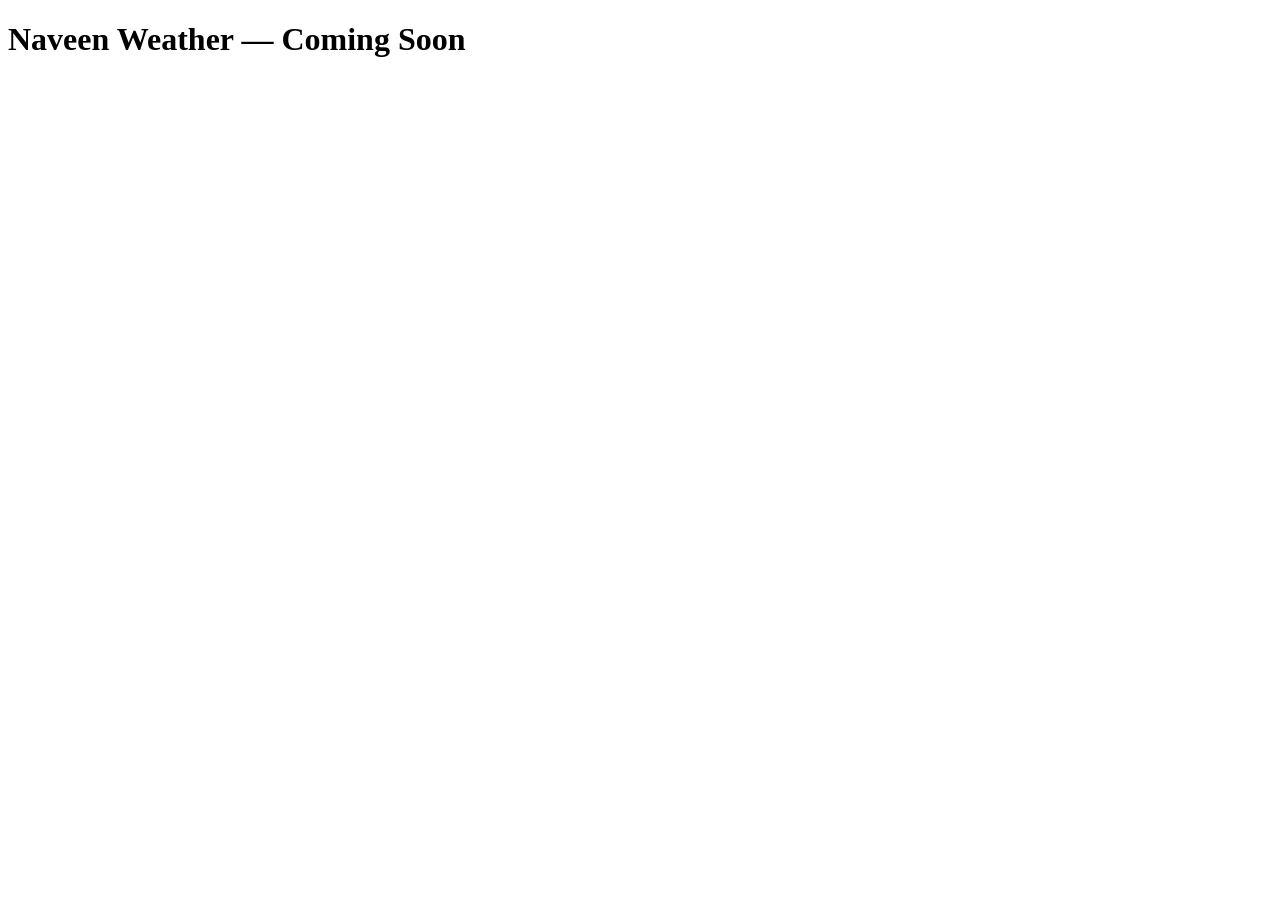
==== frontend/index.html @ f48814ec "feat: Phase 1 - initialize project structure" ====
<!DOCTYPE html>
<html lang="en">
  <head>
    <meta charset="UTF-8" />
    <meta name="viewport" content="width=device-width, initial-scale=1.0" />
    <title>Naveen Weather</title>
  </head>
  <body>
    <h1>Naveen Weather — Coming Soon</h1>
    <!-- Phase 2: Full UI will be built here -->
  </body>
</html>
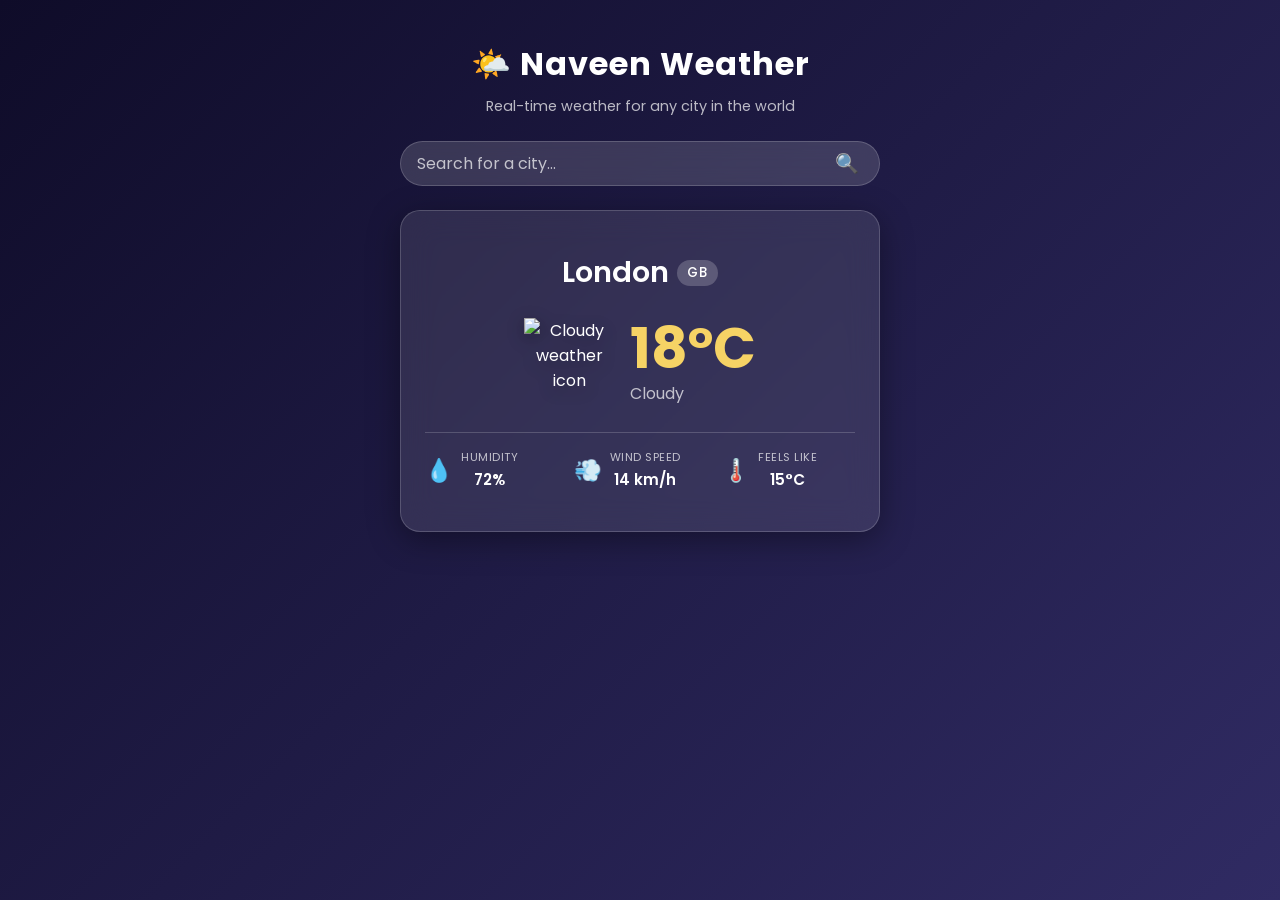
==== commit cdd2646c: "feat: Phase 2 - build homepage UI with search and weather card" ====
--- a/frontend/index.html
+++ b/frontend/index.html
@@ -1,12 +1,176 @@
 <!DOCTYPE html>
+<!--
+  DOCTYPE tells the browser: "This is a modern HTML5 page."
+  Without this, browsers go into "quirks mode" and render things incorrectly.
+-->
+
 <html lang="en">
-  <head>
-    <meta charset="UTF-8" />
-    <meta name="viewport" content="width=device-width, initial-scale=1.0" />
-    <title>Naveen Weather</title>
-  </head>
-  <body>
-    <h1>Naveen Weather — Coming Soon</h1>
-    <!-- Phase 2: Full UI will be built here -->
-  </body>
+<!--
+  lang="en" tells search engines and screen readers this page is in English.
+  Important for SEO and accessibility.
+-->
+
+<head>
+  <!-- ── Meta Tags ─────────────────────────────────────────────── -->
+
+  <meta charset="UTF-8" />
+  <!-- UTF-8 supports all characters worldwide (emojis, Hindi, Arabic, etc.) -->
+
+  <meta name="viewport" content="width=device-width, initial-scale=1.0" />
+  <!--
+    This is the KEY line for mobile responsiveness.
+    "width=device-width" → use the actual screen width, not a fake 980px desktop width
+    "initial-scale=1.0"  → don't zoom in or out on load
+    Without this, your site would look tiny on a phone.
+  -->
+
+  <meta name="description" content="Naveen Weather — Search real-time weather for any city in the world." />
+  <!-- This description appears in Google search results under the page title. Good for SEO. -->
+
+  <title>Naveen Weather</title>
+  <!-- Shown in browser tab and in Google search results -->
+
+  <!-- ── Google Font ────────────────────────────────────────────── -->
+  <link rel="preconnect" href="https://fonts.googleapis.com" />
+  <link rel="preconnect" href="https://fonts.gstatic.com" crossorigin />
+  <link href="https://fonts.googleapis.com/css2?family=Poppins:wght@300;400;500;600;700&display=swap" rel="stylesheet" />
+  <!--
+    We're using the "Poppins" font — modern, clean, used by many pro websites.
+    preconnect hints to the browser: "start connecting to Google Fonts early"
+    This improves page load speed.
+  -->
+
+  <!-- ── Our Stylesheet ─────────────────────────────────────────── -->
+  <link rel="stylesheet" href="css/style.css" />
+  <!-- Links our CSS file. Path is relative to index.html location. -->
+
+</head>
+
+<body>
+
+  <!-- ── Page Wrapper ───────────────────────────────────────────── -->
+  <!-- Everything lives inside this div so we can center the whole page -->
+  <div class="app-wrapper">
+
+    <!-- ── Header ─────────────────────────────────────────────────── -->
+    <header class="app-header">
+      <h1 class="app-title">🌤️ Naveen Weather</h1>
+      <p class="app-subtitle">Real-time weather for any city in the world</p>
+    </header>
+
+    <!-- ── Search Section ─────────────────────────────────────────── -->
+    <section class="search-section">
+      <div class="search-bar">
+
+        <input
+          type="text"
+          id="cityInput"
+          class="search-input"
+          placeholder="Search for a city..."
+          autocomplete="off"
+        />
+        <!--
+          id="cityInput"   → JavaScript will grab this element by this ID
+          autocomplete="off" → Prevents the browser from showing old suggestions
+                               which can look messy on a weather app
+        -->
+
+        <button id="searchBtn" class="search-btn" aria-label="Search weather">
+          🔍
+        </button>
+        <!--
+          aria-label → For screen readers (accessibility). If someone uses
+          a screen reader, it will say "Search weather" instead of just "emoji"
+        -->
+
+      </div>
+    </section>
+
+    <!-- ── Error Message ──────────────────────────────────────────── -->
+    <!-- Hidden by default. JavaScript will show it when city is not found. -->
+    <p id="errorMessage" class="error-message hidden">
+      ⚠️ City not found. Please check the name and try again.
+    </p>
+
+    <!-- ── Weather Card ───────────────────────────────────────────── -->
+    <!--
+      This card is VISIBLE now with placeholder/demo data.
+      In Phase 3, JavaScript will populate this with real API data.
+      The "hidden" class will be removed by JS once data loads.
+    -->
+    <section id="weatherCard" class="weather-card">
+
+      <!-- City name and country -->
+      <div class="weather-location">
+        <h2 id="cityName" class="city-name">London</h2>
+        <span id="countryName" class="country-name">GB</span>
+      </div>
+
+      <!-- Weather icon and temperature — the hero of the card -->
+      <div class="weather-main">
+        <img
+          id="weatherIcon"
+          class="weather-icon"
+          src="https://openweathermap.org/img/wn/04d@2x.png"
+          alt="Cloudy weather icon"
+        />
+        <!--
+          We're using OpenWeatherMap's icon URL as a placeholder.
+          In Phase 3, this src will be set dynamically by JavaScript.
+          alt text is important for accessibility and SEO.
+        -->
+
+        <div class="temperature-block">
+          <p id="temperature" class="temperature">18°C</p>
+          <p id="weatherDescription" class="weather-description">Cloudy</p>
+        </div>
+      </div>
+
+      <!-- Extra weather details row -->
+      <div class="weather-details">
+
+        <div class="detail-item">
+          <span class="detail-icon">💧</span>
+          <div>
+            <p class="detail-label">Humidity</p>
+            <p id="humidity" class="detail-value">72%</p>
+          </div>
+        </div>
+
+        <div class="detail-item">
+          <span class="detail-icon">💨</span>
+          <div>
+            <p class="detail-label">Wind Speed</p>
+            <p id="windSpeed" class="detail-value">14 km/h</p>
+          </div>
+        </div>
+
+        <div class="detail-item">
+          <span class="detail-icon">🌡️</span>
+          <div>
+            <p class="detail-label">Feels Like</p>
+            <p id="feelsLike" class="detail-value">15°C</p>
+          </div>
+        </div>
+
+      </div>
+      <!-- end .weather-details -->
+
+    </section>
+    <!-- end .weather-card -->
+
+  </div>
+  <!-- end .app-wrapper -->
+
+  <!-- ── JavaScript ─────────────────────────────────────────────── -->
+  <script src="js/app.js"></script>
+  <!--
+    Script tag goes at the BOTTOM of body — not in <head>.
+    Why? Because the browser reads HTML top to bottom.
+    If script is in <head>, JS runs before the HTML elements exist,
+    and document.getElementById("cityInput") would return null.
+    Placing it at the bottom ensures all HTML is loaded first.
+  -->
+
+</body>
 </html>
--- a/frontend/css/style.css
+++ b/frontend/css/style.css
@@ -0,0 +1,412 @@
+/* ================================================================
+   Naveen Weather — style.css
+   Phase 2: Full UI Styles
+   
+   Structure:
+   1. CSS Reset & Root Variables
+   2. Base / Body
+   3. App Wrapper
+   4. Header
+   5. Search Section
+   6. Error Message
+   7. Weather Card
+   8. Responsive Design (Mobile)
+   9. Utility Classes
+================================================================ */
+
+
+/* ── 1. CSS Reset & Root Variables ──────────────────────────────
+   "Root variables" let us define colors/sizes in ONE place.
+   If we want to change the blue color, we change it here,
+   and every element using it updates automatically.
+   This is the same concept as constants in Java.
+*/
+* {
+  margin: 0;
+  padding: 0;
+  box-sizing: border-box;
+  /*
+    box-sizing: border-box → the element's total width includes padding and border.
+    Default CSS behaviour is weird: padding ADDS to width, making layouts break.
+    This line fixes that globally. Every professional project uses this.
+  */
+}
+
+:root {
+  /* Colors */
+  --color-bg-start: #0f0c29;       /* Deep dark purple — gradient start */
+  --color-bg-end: #302b63;         /* Slightly lighter purple — gradient end */
+  --color-card-bg: rgba(255, 255, 255, 0.10); /* Semi-transparent white card */
+  --color-card-border: rgba(255, 255, 255, 0.18);
+  --color-text-primary: #ffffff;
+  --color-text-secondary: rgba(255, 255, 255, 0.70);
+  --color-accent: #f6d365;         /* Warm golden yellow for highlights */
+  --color-error: #ff6b6b;          /* Red for error messages */
+  --color-search-bg: rgba(255, 255, 255, 0.15);
+  --color-search-focus: rgba(255, 255, 255, 0.25);
+
+  /* Typography */
+  --font-family: 'Poppins', sans-serif;
+  --font-size-base: 16px;
+
+  /* Spacing */
+  --spacing-sm: 8px;
+  --spacing-md: 16px;
+  --spacing-lg: 24px;
+  --spacing-xl: 40px;
+
+  /* Border Radius */
+  --radius-md: 12px;
+  --radius-lg: 20px;
+  --radius-pill: 50px;
+
+  /* Shadows */
+  --shadow-card: 0 8px 32px rgba(0, 0, 0, 0.37);
+  --shadow-btn: 0 4px 15px rgba(246, 211, 101, 0.4);
+}
+
+
+/* ── 2. Base / Body ─────────────────────────────────────────────
+   Sets the page background and default font.
+*/
+body {
+  font-family: var(--font-family);
+  font-size: var(--font-size-base);
+  color: var(--color-text-primary);
+  min-height: 100vh;
+  /*
+    min-height: 100vh → the body is AT LEAST as tall as the full viewport height.
+    vh = viewport height. 100vh = 100% of the visible screen height.
+    This ensures the background covers the whole screen even on short content pages.
+  */
+  background: linear-gradient(135deg, var(--color-bg-start), var(--color-bg-end));
+  /*
+    linear-gradient(angle, color1, color2)
+    135deg = diagonal from top-left to bottom-right
+    Creates a beautiful deep purple gradient background.
+  */
+  display: flex;
+  justify-content: center;
+  /*
+    flexbox: centers the app-wrapper horizontally on the page.
+    We'll use this pattern a lot — it's the modern way to center things in CSS.
+  */
+  padding: var(--spacing-xl) var(--spacing-md);
+}
+
+
+/* ── 3. App Wrapper ─────────────────────────────────────────────
+   The main container that holds everything.
+   We cap its width so it doesn't stretch too wide on big screens.
+*/
+.app-wrapper {
+  width: 100%;
+  max-width: 480px;
+  /*
+    max-width: 480px → on desktop, the content won't stretch wider than 480px.
+    This keeps it clean and readable. Weather apps are naturally "card-like".
+  */
+  display: flex;
+  flex-direction: column;
+  gap: var(--spacing-lg);
+  /*
+    gap: spacing between each child element (header, search, card).
+    Much cleaner than adding margin-bottom to every element individually.
+  */
+}
+
+
+/* ── 4. Header ──────────────────────────────────────────────────*/
+.app-header {
+  text-align: center;
+}
+
+.app-title {
+  font-size: 2rem;        /* 2 × 16px = 32px */
+  font-weight: 700;       /* Bold */
+  letter-spacing: 1px;
+}
+
+.app-subtitle {
+  font-size: 0.9rem;
+  color: var(--color-text-secondary);
+  margin-top: var(--spacing-sm);
+}
+
+
+/* ── 5. Search Section ──────────────────────────────────────────*/
+.search-section {
+  width: 100%;
+}
+
+.search-bar {
+  display: flex;
+  align-items: center;
+  gap: var(--spacing-sm);
+  background: var(--color-search-bg);
+  border: 1px solid var(--color-card-border);
+  border-radius: var(--radius-pill);
+  padding: var(--spacing-sm) var(--spacing-md);
+  /*
+    The search bar is a flex container.
+    The input takes all available space, the button stays its natural size.
+  */
+  backdrop-filter: blur(10px);
+  /*
+    backdrop-filter: blur → creates the "frosted glass" effect.
+    The content BEHIND the element appears blurred.
+    This is a popular modern UI trend.
+  */
+  transition: background 0.3s ease;
+}
+
+.search-bar:focus-within {
+  background: var(--color-search-focus);
+  /*
+    :focus-within triggers when ANY child element (the input) is focused.
+    This highlights the whole search bar when the user clicks into it.
+  */
+}
+
+.search-input {
+  flex: 1;
+  /*
+    flex: 1 → "take up all remaining space."
+    The button has a fixed size; the input fills everything else.
+  */
+  background: none;         /* No background — inherits from .search-bar */
+  border: none;             /* No border — the container has the border */
+  outline: none;            /* Remove the default browser blue outline */
+  color: var(--color-text-primary);
+  font-family: var(--font-family);
+  font-size: 1rem;
+}
+
+.search-input::placeholder {
+  color: var(--color-text-secondary);
+}
+
+.search-btn {
+  background: none;
+  border: none;
+  cursor: pointer;
+  font-size: 1.2rem;
+  padding: 4px;
+  border-radius: 50%;
+  transition: transform 0.2s ease;
+  line-height: 1;
+}
+
+.search-btn:hover {
+  transform: scale(1.2);
+  /* Subtle scale-up on hover — gives a responsive feel */
+}
+
+.search-btn:active {
+  transform: scale(0.95);
+  /* Slight press-down effect when clicked */
+}
+
+
+/* ── 6. Error Message ───────────────────────────────────────────*/
+.error-message {
+  text-align: center;
+  color: var(--color-error);
+  font-size: 0.9rem;
+  background: rgba(255, 107, 107, 0.12);
+  border: 1px solid rgba(255, 107, 107, 0.3);
+  border-radius: var(--radius-md);
+  padding: var(--spacing-sm) var(--spacing-md);
+}
+
+
+/* ── 7. Weather Card ────────────────────────────────────────────
+   The main card that displays weather information.
+   Uses the "glassmorphism" design trend — frosted glass effect.
+*/
+.weather-card {
+  background: var(--color-card-bg);
+  border: 1px solid var(--color-card-border);
+  border-radius: var(--radius-lg);
+  padding: var(--spacing-xl) var(--spacing-lg);
+  box-shadow: var(--shadow-card);
+  backdrop-filter: blur(16px);
+  -webkit-backdrop-filter: blur(16px);
+  /*
+    -webkit-backdrop-filter → Safari browser requires this vendor prefix.
+    Without it, the blur effect won't work on iPhones and Macs.
+    Always add both when using backdrop-filter.
+  */
+  display: flex;
+  flex-direction: column;
+  align-items: center;
+  gap: var(--spacing-lg);
+  text-align: center;
+  animation: fadeInUp 0.5s ease;
+  /*
+    We'll define this animation below.
+    It makes the card slide up gently when it appears.
+  */
+}
+
+/* Location row: city name + country badge */
+.weather-location {
+  display: flex;
+  align-items: center;
+  gap: var(--spacing-sm);
+}
+
+.city-name {
+  font-size: 1.8rem;
+  font-weight: 600;
+}
+
+.country-name {
+  font-size: 0.85rem;
+  background: rgba(255, 255, 255, 0.2);
+  padding: 3px 10px;
+  border-radius: var(--radius-pill);
+  font-weight: 500;
+  letter-spacing: 1px;
+}
+
+/* Icon + Temperature block */
+.weather-main {
+  display: flex;
+  align-items: center;
+  gap: var(--spacing-md);
+}
+
+.weather-icon {
+  width: 90px;
+  height: 90px;
+  /* 
+    Explicit width/height prevents layout shift (CLS).
+    The browser reserves space for the image before it loads.
+    This is a Core Web Vitals best practice — Google measures this.
+  */
+  filter: drop-shadow(0 4px 8px rgba(0,0,0,0.3));
+  /* drop-shadow on the icon itself, not the square box around it */
+}
+
+.temperature-block {
+  text-align: left;
+}
+
+.temperature {
+  font-size: 3.5rem;    /* Large, bold temperature — the star of the show */
+  font-weight: 700;
+  line-height: 1;
+  color: var(--color-accent);
+}
+
+.weather-description {
+  font-size: 1rem;
+  color: var(--color-text-secondary);
+  text-transform: capitalize;
+  margin-top: 4px;
+}
+
+/* Details row: Humidity, Wind, Feels Like */
+.weather-details {
+  display: flex;
+  justify-content: space-around;
+  width: 100%;
+  gap: var(--spacing-md);
+  padding-top: var(--spacing-md);
+  border-top: 1px solid var(--color-card-border);
+  /*
+    border-top acts as a visual divider between
+    the main weather info and the detail stats below it.
+  */
+}
+
+.detail-item {
+  display: flex;
+  align-items: center;
+  gap: var(--spacing-sm);
+  flex: 1;
+  /*
+    flex: 1 on each item means they share the available space equally.
+    Even if one label is longer, they all get the same width.
+  */
+}
+
+.detail-icon {
+  font-size: 1.4rem;
+}
+
+.detail-label {
+  font-size: 0.7rem;
+  color: var(--color-text-secondary);
+  text-transform: uppercase;
+  letter-spacing: 0.5px;
+}
+
+.detail-value {
+  font-size: 0.95rem;
+  font-weight: 600;
+  margin-top: 2px;
+}
+
+
+/* ── 8. Responsive Design ───────────────────────────────────────
+   Media queries adjust the layout for smaller screens.
+   This is what makes a site "responsive" / mobile-friendly.
+   
+   Think of it as: "IF screen width is ≤ 400px, THEN apply these rules"
+*/
+@media (max-width: 400px) {
+
+  .app-title {
+    font-size: 1.6rem;
+  }
+
+  .temperature {
+    font-size: 2.8rem;
+  }
+
+  .weather-details {
+    flex-direction: column;
+    /*
+      On very small screens, stack the detail items vertically
+      instead of side by side — prevents cramping.
+    */
+    gap: var(--spacing-md);
+  }
+
+  .weather-card {
+    padding: var(--spacing-lg) var(--spacing-md);
+  }
+}
+
+
+/* ── 9. Utility Classes ─────────────────────────────────────────
+   Small reusable classes that do one specific thing.
+   The "hidden" class is toggled by JavaScript to show/hide elements.
+*/
+.hidden {
+  display: none !important;
+  /*
+    !important ensures this always wins over other display rules.
+    JS will add/remove this class to show and hide elements.
+  */
+}
+
+
+/* ── Animations ─────────────────────────────────────────────────
+   keyframes define what an animation does step by step.
+   "from" = starting state, "to" = ending state.
+*/
+@keyframes fadeInUp {
+  from {
+    opacity: 0;
+    transform: translateY(20px);
+    /* Start: invisible and 20px below final position */
+  }
+  to {
+    opacity: 1;
+    transform: translateY(0);
+    /* End: fully visible at normal position */
+  }
+}
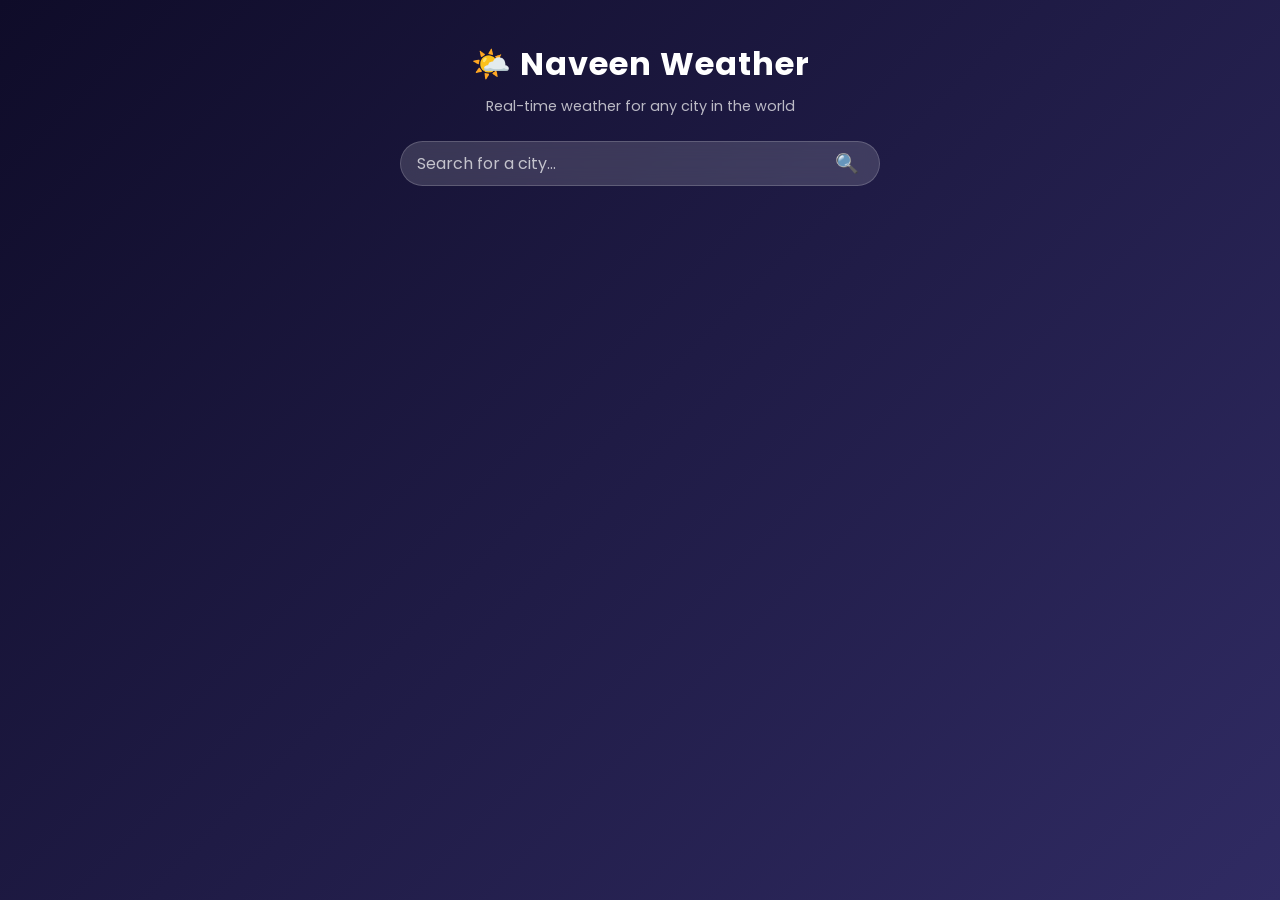
==== commit 51699e67: "feat: Phase 4 - add loading spinner, dynamic weather themes, UI polish" ====
--- a/frontend/index.html
+++ b/frontend/index.html
@@ -94,67 +94,74 @@
 
     <!-- ── Weather Card ───────────────────────────────────────────── -->
     <!--
-      This card is VISIBLE now with placeholder/demo data.
-      In Phase 3, JavaScript will populate this with real API data.
-      The "hidden" class will be removed by JS once data loads.
+      Hidden on page load. JavaScript removes "hidden" class after:
+      a) fetching weather data (shows weather content), or
+      b) while fetching (shows the loading spinner).
     -->
-    <section id="weatherCard" class="weather-card">
+    <section id="weatherCard" class="weather-card hidden">
 
-      <!-- City name and country -->
-      <div class="weather-location">
-        <h2 id="cityName" class="city-name">London</h2>
-        <span id="countryName" class="country-name">GB</span>
+      <!-- Loading Spinner — visible while API request is in flight -->
+      <div id="loadingSpinner" class="loading-spinner-wrapper hidden">
+        <div class="loading-spinner"></div>
+        <p class="loading-text">Fetching weather data...</p>
       </div>
 
-      <!-- Weather icon and temperature — the hero of the card -->
-      <div class="weather-main">
-        <img
-          id="weatherIcon"
-          class="weather-icon"
-          src="https://openweathermap.org/img/wn/04d@2x.png"
-          alt="Cloudy weather icon"
-        />
-        <!--
-          We're using OpenWeatherMap's icon URL as a placeholder.
-          In Phase 3, this src will be set dynamically by JavaScript.
-          alt text is important for accessibility and SEO.
-        -->
+      <!-- Actual Weather Content — hidden while loading, shown after data arrives -->
+      <div id="weatherContent" class="weather-content hidden">
 
-        <div class="temperature-block">
-          <p id="temperature" class="temperature">18°C</p>
-          <p id="weatherDescription" class="weather-description">Cloudy</p>
+        <!-- City name and country -->
+        <div class="weather-location">
+          <h2 id="cityName" class="city-name">--</h2>
+          <span id="countryName" class="country-name">--</span>
         </div>
-      </div>
 
-      <!-- Extra weather details row -->
-      <div class="weather-details">
+        <!-- Weather icon and temperature — the hero of the card -->
+        <div class="weather-main">
+          <img
+            id="weatherIcon"
+            class="weather-icon"
+            src=""
+            alt="Weather icon"
+          />
 
-        <div class="detail-item">
-          <span class="detail-icon">💧</span>
-          <div>
-            <p class="detail-label">Humidity</p>
-            <p id="humidity" class="detail-value">72%</p>
+          <div class="temperature-block">
+            <p id="temperature" class="temperature">--°C</p>
+            <p id="weatherDescription" class="weather-description">--</p>
           </div>
         </div>
 
-        <div class="detail-item">
-          <span class="detail-icon">💨</span>
-          <div>
-            <p class="detail-label">Wind Speed</p>
-            <p id="windSpeed" class="detail-value">14 km/h</p>
+        <!-- Extra weather details row -->
+        <div class="weather-details">
+
+          <div class="detail-item">
+            <span class="detail-icon">💧</span>
+            <div>
+              <p class="detail-label">Humidity</p>
+              <p id="humidity" class="detail-value">--%</p>
+            </div>
           </div>
+
+          <div class="detail-item">
+            <span class="detail-icon">💨</span>
+            <div>
+              <p class="detail-label">Wind Speed</p>
+              <p id="windSpeed" class="detail-value">-- km/h</p>
+            </div>
+          </div>
+
+          <div class="detail-item">
+            <span class="detail-icon">🌡️</span>
+            <div>
+              <p class="detail-label">Feels Like</p>
+              <p id="feelsLike" class="detail-value">--°C</p>
+            </div>
+          </div>
+
         </div>
-
-        <div class="detail-item">
-          <span class="detail-icon">🌡️</span>
-          <div>
-            <p class="detail-label">Feels Like</p>
-            <p id="feelsLike" class="detail-value">15°C</p>
-          </div>
-        </div>
+        <!-- end .weather-details -->
 
       </div>
-      <!-- end .weather-details -->
+      <!-- end #weatherContent -->
 
     </section>
     <!-- end .weather-card -->
--- a/frontend/css/style.css
+++ b/frontend/css/style.css
@@ -1,52 +1,45 @@
 /* ================================================================
    Naveen Weather — style.css
-   Phase 2: Full UI Styles
-   
+   Phase 4: Loading Animation + Dynamic Themes + UI Polish
+
    Structure:
-   1. CSS Reset & Root Variables
-   2. Base / Body
-   3. App Wrapper
-   4. Header
-   5. Search Section
-   6. Error Message
-   7. Weather Card
-   8. Responsive Design (Mobile)
-   9. Utility Classes
+   1.  CSS Reset & Root Variables
+   2.  Base / Body
+   3.  App Wrapper
+   4.  Header
+   5.  Search Section
+   6.  Error Message
+   7.  Weather Card
+   8.  Loading Spinner
+   9.  Dynamic Weather Themes (body classes toggled by JS)
+   10. Responsive Design (Mobile)
+   11. Utility Classes
+   12. Animations & Keyframes
 ================================================================ */
 
 
-/* ── 1. CSS Reset & Root Variables ──────────────────────────────
-   "Root variables" let us define colors/sizes in ONE place.
-   If we want to change the blue color, we change it here,
-   and every element using it updates automatically.
-   This is the same concept as constants in Java.
-*/
+/* ── 1. CSS Reset & Root Variables ──────────────────────────────*/
 * {
   margin: 0;
   padding: 0;
   box-sizing: border-box;
-  /*
-    box-sizing: border-box → the element's total width includes padding and border.
-    Default CSS behaviour is weird: padding ADDS to width, making layouts break.
-    This line fixes that globally. Every professional project uses this.
-  */
 }
 
 :root {
-  /* Colors */
-  --color-bg-start: #0f0c29;       /* Deep dark purple — gradient start */
-  --color-bg-end: #302b63;         /* Slightly lighter purple — gradient end */
-  --color-card-bg: rgba(255, 255, 255, 0.10); /* Semi-transparent white card */
-  --color-card-border: rgba(255, 255, 255, 0.18);
-  --color-text-primary: #ffffff;
+  /* Default colors (overridden by weather theme classes) */
+  --color-bg-start: #0f0c29;
+  --color-bg-end:   #302b63;
+  --color-card-bg:        rgba(255, 255, 255, 0.10);
+  --color-card-border:    rgba(255, 255, 255, 0.18);
+  --color-text-primary:   #ffffff;
   --color-text-secondary: rgba(255, 255, 255, 0.70);
-  --color-accent: #f6d365;         /* Warm golden yellow for highlights */
-  --color-error: #ff6b6b;          /* Red for error messages */
-  --color-search-bg: rgba(255, 255, 255, 0.15);
-  --color-search-focus: rgba(255, 255, 255, 0.25);
+  --color-accent:         #f6d365;
+  --color-error:          #ff6b6b;
+  --color-search-bg:      rgba(255, 255, 255, 0.15);
+  --color-search-focus:   rgba(255, 255, 255, 0.25);
 
   /* Typography */
-  --font-family: 'Poppins', sans-serif;
+  --font-family:    'Poppins', sans-serif;
   --font-size-base: 16px;
 
   /* Spacing */
@@ -56,63 +49,100 @@
   --spacing-xl: 40px;
 
   /* Border Radius */
-  --radius-md: 12px;
-  --radius-lg: 20px;
+  --radius-md:   12px;
+  --radius-lg:   20px;
   --radius-pill: 50px;
 
   /* Shadows */
   --shadow-card: 0 8px 32px rgba(0, 0, 0, 0.37);
-  --shadow-btn: 0 4px 15px rgba(246, 211, 101, 0.4);
-}
-
-
-/* ── 2. Base / Body ─────────────────────────────────────────────
-   Sets the page background and default font.
-*/
+}
+
+
+/* ── 2. Base / Body ─────────────────────────────────────────────*/
 body {
   font-family: var(--font-family);
   font-size: var(--font-size-base);
   color: var(--color-text-primary);
   min-height: 100vh;
+  background: linear-gradient(135deg, var(--color-bg-start), var(--color-bg-end));
+  display: flex;
+  justify-content: center;
+  padding: var(--spacing-xl) var(--spacing-md);
   /*
-    min-height: 100vh → the body is AT LEAST as tall as the full viewport height.
-    vh = viewport height. 100vh = 100% of the visible screen height.
-    This ensures the background covers the whole screen even on short content pages.
+    transition on background lets the gradient smoothly
+    animate when JavaScript swaps the theme class.
   */
-  background: linear-gradient(135deg, var(--color-bg-start), var(--color-bg-end));
-  /*
-    linear-gradient(angle, color1, color2)
-    135deg = diagonal from top-left to bottom-right
-    Creates a beautiful deep purple gradient background.
-  */
-  display: flex;
-  justify-content: center;
-  /*
-    flexbox: centers the app-wrapper horizontally on the page.
-    We'll use this pattern a lot — it's the modern way to center things in CSS.
-  */
-  padding: var(--spacing-xl) var(--spacing-md);
-}
-
-
-/* ── 3. App Wrapper ─────────────────────────────────────────────
-   The main container that holds everything.
-   We cap its width so it doesn't stretch too wide on big screens.
+  transition: background 0.8s ease;
+}
+
+
+/* ── 9. Dynamic Weather Themes ──────────────────────────────────
+   JavaScript adds one of these classes to <body> after fetching weather.
+   Each class overrides the CSS variables defined in :root.
+   
+   Condition groups (matched to OpenWeatherMap condition codes):
+   - theme-sunny    → clear sky
+   - theme-cloudy   → clouds, mist, haze, fog
+   - theme-rainy    → rain, drizzle
+   - theme-stormy   → thunderstorm
+   - theme-snowy    → snow
+   - theme-night    → any condition at night (icon ends with 'n')
 */
+
+body.theme-sunny {
+  --color-bg-start: #f7971e;
+  --color-bg-end:   #ffd200;
+  --color-text-primary:   #1a1a2e;
+  --color-text-secondary: rgba(26, 26, 46, 0.65);
+  --color-card-bg:     rgba(255, 255, 255, 0.25);
+  --color-card-border: rgba(255, 255, 255, 0.40);
+  --color-accent:      #c0392b;
+  --color-search-bg:   rgba(255, 255, 255, 0.30);
+}
+
+body.theme-cloudy {
+  --color-bg-start: #485563;
+  --color-bg-end:   #29323c;
+  --color-accent: #b2bec3;
+}
+
+body.theme-rainy {
+  --color-bg-start: #1c3f6e;
+  --color-bg-end:   #0d1f3c;
+  --color-accent: #74b9ff;
+}
+
+body.theme-stormy {
+  --color-bg-start: #141e30;
+  --color-bg-end:   #243b55;
+  --color-accent: #a29bfe;
+}
+
+body.theme-snowy {
+  --color-bg-start: #e0eafc;
+  --color-bg-end:   #cfdef3;
+  --color-text-primary:   #2d3436;
+  --color-text-secondary: rgba(45, 52, 54, 0.65);
+  --color-card-bg:     rgba(255, 255, 255, 0.35);
+  --color-card-border: rgba(255, 255, 255, 0.55);
+  --color-accent:      #0984e3;
+  --color-search-bg:   rgba(255, 255, 255, 0.40);
+}
+
+body.theme-night {
+  --color-bg-start: #0f2027;
+  --color-bg-end:   #203a43;
+  --color-accent: #dfe6e9;
+}
+
+
+/* ── 3. App Wrapper ─────────────────────────────────────────────*/
 .app-wrapper {
   width: 100%;
   max-width: 480px;
-  /*
-    max-width: 480px → on desktop, the content won't stretch wider than 480px.
-    This keeps it clean and readable. Weather apps are naturally "card-like".
-  */
   display: flex;
   flex-direction: column;
   gap: var(--spacing-lg);
-  /*
-    gap: spacing between each child element (header, search, card).
-    Much cleaner than adding margin-bottom to every element individually.
-  */
 }
 
 
@@ -122,8 +152,8 @@
 }
 
 .app-title {
-  font-size: 2rem;        /* 2 × 16px = 32px */
-  font-weight: 700;       /* Bold */
+  font-size: 2rem;
+  font-weight: 700;
   letter-spacing: 1px;
 }
 
@@ -147,36 +177,20 @@
   border: 1px solid var(--color-card-border);
   border-radius: var(--radius-pill);
   padding: var(--spacing-sm) var(--spacing-md);
-  /*
-    The search bar is a flex container.
-    The input takes all available space, the button stays its natural size.
-  */
   backdrop-filter: blur(10px);
-  /*
-    backdrop-filter: blur → creates the "frosted glass" effect.
-    The content BEHIND the element appears blurred.
-    This is a popular modern UI trend.
-  */
+  -webkit-backdrop-filter: blur(10px);
   transition: background 0.3s ease;
 }
 
 .search-bar:focus-within {
   background: var(--color-search-focus);
-  /*
-    :focus-within triggers when ANY child element (the input) is focused.
-    This highlights the whole search bar when the user clicks into it.
-  */
 }
 
 .search-input {
   flex: 1;
-  /*
-    flex: 1 → "take up all remaining space."
-    The button has a fixed size; the input fills everything else.
-  */
-  background: none;         /* No background — inherits from .search-bar */
-  border: none;             /* No border — the container has the border */
-  outline: none;            /* Remove the default browser blue outline */
+  background: none;
+  border: none;
+  outline: none;
   color: var(--color-text-primary);
   font-family: var(--font-family);
   font-size: 1rem;
@@ -197,14 +211,14 @@
   line-height: 1;
 }
 
-.search-btn:hover {
-  transform: scale(1.2);
-  /* Subtle scale-up on hover — gives a responsive feel */
-}
-
-.search-btn:active {
-  transform: scale(0.95);
-  /* Slight press-down effect when clicked */
+.search-btn:hover  { transform: scale(1.2); }
+.search-btn:active { transform: scale(0.95); }
+
+/* Disabled state while loading — prevents double-clicks */
+.search-btn:disabled {
+  opacity: 0.5;
+  cursor: not-allowed;
+  transform: none;
 }
 
 
@@ -217,13 +231,11 @@
   border: 1px solid rgba(255, 107, 107, 0.3);
   border-radius: var(--radius-md);
   padding: var(--spacing-sm) var(--spacing-md);
-}
-
-
-/* ── 7. Weather Card ────────────────────────────────────────────
-   The main card that displays weather information.
-   Uses the "glassmorphism" design trend — frosted glass effect.
-*/
+  animation: fadeInUp 0.3s ease;
+}
+
+
+/* ── 7. Weather Card ────────────────────────────────────────────*/
 .weather-card {
   background: var(--color-card-bg);
   border: 1px solid var(--color-card-border);
@@ -232,24 +244,17 @@
   box-shadow: var(--shadow-card);
   backdrop-filter: blur(16px);
   -webkit-backdrop-filter: blur(16px);
-  /*
-    -webkit-backdrop-filter → Safari browser requires this vendor prefix.
-    Without it, the blur effect won't work on iPhones and Macs.
-    Always add both when using backdrop-filter.
-  */
   display: flex;
   flex-direction: column;
   align-items: center;
   gap: var(--spacing-lg);
   text-align: center;
   animation: fadeInUp 0.5s ease;
-  /*
-    We'll define this animation below.
-    It makes the card slide up gently when it appears.
-  */
-}
-
-/* Location row: city name + country badge */
+  transition: background 0.8s ease, border-color 0.8s ease;
+  /* Smooth transition when theme changes update card background */
+}
+
+/* Location */
 .weather-location {
   display: flex;
   align-items: center;
@@ -270,7 +275,7 @@
   letter-spacing: 1px;
 }
 
-/* Icon + Temperature block */
+/* Icon + Temp */
 .weather-main {
   display: flex;
   align-items: center;
@@ -280,13 +285,9 @@
 .weather-icon {
   width: 90px;
   height: 90px;
-  /* 
-    Explicit width/height prevents layout shift (CLS).
-    The browser reserves space for the image before it loads.
-    This is a Core Web Vitals best practice — Google measures this.
-  */
   filter: drop-shadow(0 4px 8px rgba(0,0,0,0.3));
-  /* drop-shadow on the icon itself, not the square box around it */
+  /* Animate icon when new weather data loads */
+  animation: iconPop 0.4s cubic-bezier(0.175, 0.885, 0.32, 1.275);
 }
 
 .temperature-block {
@@ -294,10 +295,11 @@
 }
 
 .temperature {
-  font-size: 3.5rem;    /* Large, bold temperature — the star of the show */
+  font-size: 3.5rem;
   font-weight: 700;
   line-height: 1;
   color: var(--color-accent);
+  transition: color 0.8s ease;
 }
 
 .weather-description {
@@ -307,7 +309,7 @@
   margin-top: 4px;
 }
 
-/* Details row: Humidity, Wind, Feels Like */
+/* Details row */
 .weather-details {
   display: flex;
   justify-content: space-around;
@@ -315,10 +317,6 @@
   gap: var(--spacing-md);
   padding-top: var(--spacing-md);
   border-top: 1px solid var(--color-card-border);
-  /*
-    border-top acts as a visual divider between
-    the main weather info and the detail stats below it.
-  */
 }
 
 .detail-item {
@@ -326,10 +324,6 @@
   align-items: center;
   gap: var(--spacing-sm);
   flex: 1;
-  /*
-    flex: 1 on each item means they share the available space equally.
-    Even if one label is longer, they all get the same width.
-  */
 }
 
 .detail-icon {
@@ -350,14 +344,54 @@
 }
 
 
-/* ── 8. Responsive Design ───────────────────────────────────────
-   Media queries adjust the layout for smaller screens.
-   This is what makes a site "responsive" / mobile-friendly.
-   
-   Think of it as: "IF screen width is ≤ 400px, THEN apply these rules"
+/* ── 8. Loading Spinner ─────────────────────────────────────────
+   Shown inside the weather card while the API request is in flight.
+   Hidden by default; JavaScript adds/removes the "hidden" class.
 */
+.loading-spinner-wrapper {
+  display: flex;
+  flex-direction: column;
+  align-items: center;
+  gap: var(--spacing-md);
+  padding: var(--spacing-lg) 0;
+}
+
+.loading-spinner {
+  width: 48px;
+  height: 48px;
+  border: 4px solid rgba(255, 255, 255, 0.2);
+  border-top-color: var(--color-accent);
+  /*
+    The trick: make all border sides transparent EXCEPT the top.
+    When the element rotates (see animation below), the colored
+    top border creates the spinning arc effect.
+  */
+  border-radius: 50%;
+  animation: spin 0.8s linear infinite;
+  /*
+    infinite → keep spinning until we hide it
+    linear   → constant speed (ease would look jittery for a spinner)
+  */
+}
+
+.loading-text {
+  font-size: 0.9rem;
+  color: var(--color-text-secondary);
+  letter-spacing: 0.5px;
+}
+
+/* The weather data content inside the card */
+.weather-content {
+  display: flex;
+  flex-direction: column;
+  align-items: center;
+  gap: var(--spacing-lg);
+  width: 100%;
+}
+
+
+/* ── 10. Responsive Design ──────────────────────────────────────*/
 @media (max-width: 400px) {
-
   .app-title {
     font-size: 1.6rem;
   }
@@ -368,10 +402,6 @@
 
   .weather-details {
     flex-direction: column;
-    /*
-      On very small screens, stack the detail items vertically
-      instead of side by side — prevents cramping.
-    */
     gap: var(--spacing-md);
   }
 
@@ -381,32 +411,46 @@
 }
 
 
-/* ── 9. Utility Classes ─────────────────────────────────────────
-   Small reusable classes that do one specific thing.
-   The "hidden" class is toggled by JavaScript to show/hide elements.
-*/
+/* ── 11. Utility Classes ────────────────────────────────────────*/
 .hidden {
   display: none !important;
-  /*
-    !important ensures this always wins over other display rules.
-    JS will add/remove this class to show and hide elements.
-  */
-}
-
-
-/* ── Animations ─────────────────────────────────────────────────
-   keyframes define what an animation does step by step.
-   "from" = starting state, "to" = ending state.
-*/
+}
+
+
+/* ── 12. Animations & Keyframes ─────────────────────────────────*/
 @keyframes fadeInUp {
   from {
     opacity: 0;
     transform: translateY(20px);
-    /* Start: invisible and 20px below final position */
   }
   to {
     opacity: 1;
     transform: translateY(0);
-    /* End: fully visible at normal position */
-  }
-}
+  }
+}
+
+@keyframes spin {
+  to {
+    transform: rotate(360deg);
+    /*
+      rotate(360deg) = one full rotation.
+      Since animation is "infinite", it keeps going.
+    */
+  }
+}
+
+@keyframes iconPop {
+  /*
+    cubic-bezier on the animation-timing-function creates
+    an "overshoot" bounce effect when the icon appears.
+    This is defined on .weather-icon above.
+  */
+  from {
+    transform: scale(0.5);
+    opacity: 0;
+  }
+  to {
+    transform: scale(1);
+    opacity: 1;
+  }
+}
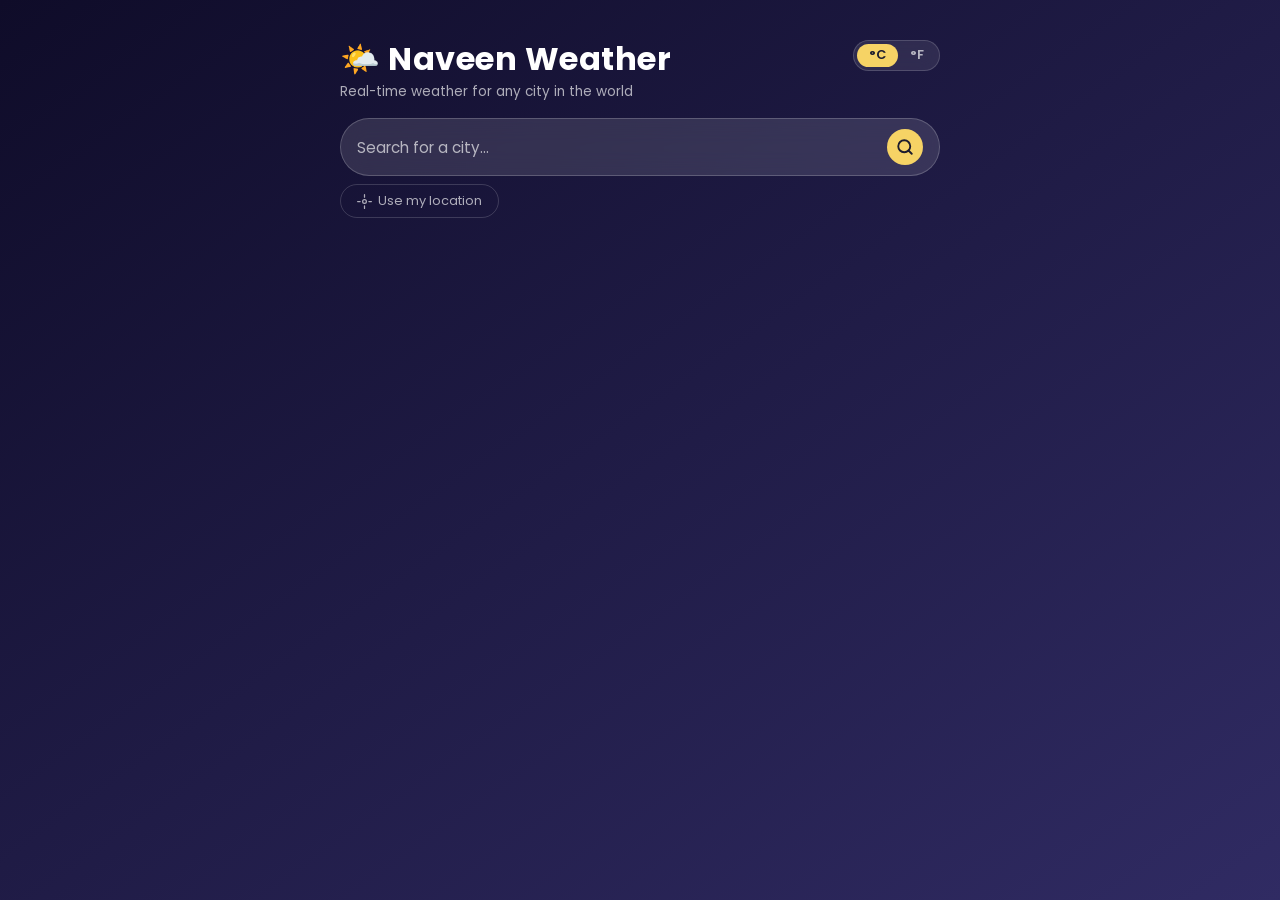
==== commit a98e5808: "feat: full production upgrade - all 14 phases complete - Phase 1:  Refactored codebase, CONFIG objec" ====
--- a/frontend/index.html
+++ b/frontend/index.html
@@ -1,183 +1,240 @@
 <!DOCTYPE html>
-<!--
-  DOCTYPE tells the browser: "This is a modern HTML5 page."
-  Without this, browsers go into "quirks mode" and render things incorrectly.
--->
-
 <html lang="en">
-<!--
-  lang="en" tells search engines and screen readers this page is in English.
-  Important for SEO and accessibility.
--->
 
 <head>
-  <!-- ── Meta Tags ─────────────────────────────────────────────── -->
-
   <meta charset="UTF-8" />
-  <!-- UTF-8 supports all characters worldwide (emojis, Hindi, Arabic, etc.) -->
-
   <meta name="viewport" content="width=device-width, initial-scale=1.0" />
-  <!--
-    This is the KEY line for mobile responsiveness.
-    "width=device-width" → use the actual screen width, not a fake 980px desktop width
-    "initial-scale=1.0"  → don't zoom in or out on load
-    Without this, your site would look tiny on a phone.
-  -->
-
-  <meta name="description" content="Naveen Weather — Search real-time weather for any city in the world." />
-  <!-- This description appears in Google search results under the page title. Good for SEO. -->
-
-  <title>Naveen Weather</title>
-  <!-- Shown in browser tab and in Google search results -->
-
-  <!-- ── Google Font ────────────────────────────────────────────── -->
+
+  <!-- ── SEO ──────────────────────────────────────────────────── -->
+  <title>Naveen Weather — Real-Time Weather for Any City</title>
+  <meta name="description" content="Get real-time weather for any city worldwide. Temperature, humidity, wind speed, sunrise, sunset, UV index and more. Fast, accurate, beautiful." />
+  <meta name="keywords" content="weather, forecast, temperature, humidity, wind, rain, sunny, Naveen Weather" />
+  <meta name="author" content="Naveen" />
+  <meta name="robots" content="index, follow" />
+  <link rel="canonical" href="https://naveen-weather.vercel.app/" />
+
+  <!-- ── Open Graph (WhatsApp, Facebook, LinkedIn previews) ──── -->
+  <meta property="og:type"        content="website" />
+  <meta property="og:url"         content="https://naveen-weather.vercel.app/" />
+  <meta property="og:title"       content="Naveen Weather — Real-Time Weather for Any City" />
+  <meta property="og:description" content="Search real-time weather for any city. Temperature, humidity, wind, sunrise, sunset and more." />
+  <meta property="og:image"       content="https://naveen-weather.vercel.app/assets/og-image.png" />
+
+  <!-- ── Twitter Card ─────────────────────────────────────────── -->
+  <meta name="twitter:card"        content="summary_large_image" />
+  <meta name="twitter:title"       content="Naveen Weather — Real-Time Weather for Any City" />
+  <meta name="twitter:description" content="Search real-time weather for any city worldwide." />
+  <meta name="twitter:image"       content="https://naveen-weather.vercel.app/assets/og-image.png" />
+
+  <!-- ── Favicon ──────────────────────────────────────────────── -->
+  <link rel="icon" href="data:image/svg+xml,<svg xmlns='http://www.w3.org/2000/svg' viewBox='0 0 100 100'><text y='.9em' font-size='90'>🌤️</text></svg>" />
+
+  <!-- ── Fonts ────────────────────────────────────────────────── -->
   <link rel="preconnect" href="https://fonts.googleapis.com" />
   <link rel="preconnect" href="https://fonts.gstatic.com" crossorigin />
   <link href="https://fonts.googleapis.com/css2?family=Poppins:wght@300;400;500;600;700&display=swap" rel="stylesheet" />
-  <!--
-    We're using the "Poppins" font — modern, clean, used by many pro websites.
-    preconnect hints to the browser: "start connecting to Google Fonts early"
-    This improves page load speed.
-  -->
-
-  <!-- ── Our Stylesheet ─────────────────────────────────────────── -->
+
+  <!-- ── Stylesheet ───────────────────────────────────────────── -->
   <link rel="stylesheet" href="css/style.css" />
-  <!-- Links our CSS file. Path is relative to index.html location. -->
-
 </head>
 
 <body>
 
-  <!-- ── Page Wrapper ───────────────────────────────────────────── -->
-  <!-- Everything lives inside this div so we can center the whole page -->
-  <div class="app-wrapper">
-
-    <!-- ── Header ─────────────────────────────────────────────────── -->
+  <div class="app-wrapper" role="main">
+
+    <!-- ── Header ──────────────────────────────────────────────── -->
     <header class="app-header">
-      <h1 class="app-title">🌤️ Naveen Weather</h1>
-      <p class="app-subtitle">Real-time weather for any city in the world</p>
+      <div class="header-top">
+        <div>
+          <h1 class="app-title">🌤️ Naveen Weather</h1>
+          <p class="app-subtitle">Real-time weather for any city in the world</p>
+        </div>
+        <!-- Unit Toggle -->
+        <div class="unit-toggle" role="group" aria-label="Temperature unit">
+          <button id="btnCelsius"   class="unit-btn active" aria-pressed="true"  title="Switch to Celsius">°C</button>
+          <button id="btnFahrenheit" class="unit-btn"       aria-pressed="false" title="Switch to Fahrenheit">°F</button>
+        </div>
+      </div>
     </header>
 
-    <!-- ── Search Section ─────────────────────────────────────────── -->
-    <section class="search-section">
-      <div class="search-bar">
-
+    <!-- ── Search ──────────────────────────────────────────────── -->
+    <section class="search-section" aria-label="City search">
+      <div class="search-bar" role="search">
+        <label for="cityInput" class="sr-only">Enter city name</label>
         <input
-          type="text"
+          type="search"
           id="cityInput"
           class="search-input"
           placeholder="Search for a city..."
           autocomplete="off"
+          autocorrect="off"
+          autocapitalize="words"
+          spellcheck="false"
+          aria-label="City name"
+          maxlength="100"
         />
-        <!--
-          id="cityInput"   → JavaScript will grab this element by this ID
-          autocomplete="off" → Prevents the browser from showing old suggestions
-                               which can look messy on a weather app
-        -->
-
-        <button id="searchBtn" class="search-btn" aria-label="Search weather">
-          🔍
+        <button id="searchBtn" class="search-btn" aria-label="Search weather for entered city">
+          <svg xmlns="http://www.w3.org/2000/svg" width="18" height="18" viewBox="0 0 24 24" fill="none"
+            stroke="currentColor" stroke-width="2.5" stroke-linecap="round" stroke-linejoin="round"
+            aria-hidden="true" focusable="false">
+            <circle cx="11" cy="11" r="8"/><line x1="21" y1="21" x2="16.65" y2="16.65"/>
+          </svg>
         </button>
-        <!--
-          aria-label → For screen readers (accessibility). If someone uses
-          a screen reader, it will say "Search weather" instead of just "emoji"
-        -->
-
-      </div>
-    </section>
-
-    <!-- ── Error Message ──────────────────────────────────────────── -->
-    <!-- Hidden by default. JavaScript will show it when city is not found. -->
-    <p id="errorMessage" class="error-message hidden">
-      ⚠️ City not found. Please check the name and try again.
-    </p>
-
-    <!-- ── Weather Card ───────────────────────────────────────────── -->
-    <!--
-      Hidden on page load. JavaScript removes "hidden" class after:
-      a) fetching weather data (shows weather content), or
-      b) while fetching (shows the loading spinner).
-    -->
-    <section id="weatherCard" class="weather-card hidden">
-
-      <!-- Loading Spinner — visible while API request is in flight -->
-      <div id="loadingSpinner" class="loading-spinner-wrapper hidden">
-        <div class="loading-spinner"></div>
-        <p class="loading-text">Fetching weather data...</p>
-      </div>
-
-      <!-- Actual Weather Content — hidden while loading, shown after data arrives -->
+      </div>
+
+      <!-- Current Location Button -->
+      <button id="locationBtn" class="location-btn" aria-label="Use my current location">
+        <svg xmlns="http://www.w3.org/2000/svg" width="15" height="15" viewBox="0 0 24 24" fill="none"
+          stroke="currentColor" stroke-width="2" stroke-linecap="round" stroke-linejoin="round"
+          aria-hidden="true" focusable="false">
+          <circle cx="12" cy="12" r="3"/><path d="M12 1v4M12 19v4M1 12h4M19 12h4"/>
+        </svg>
+        Use my location
+      </button>
+    </section>
+
+    <!-- ── Recent Searches ─────────────────────────────────────── -->
+    <section id="recentSection" class="recent-section hidden" aria-label="Recent searches">
+      <div class="recent-header">
+        <span class="recent-title">Recent</span>
+        <button id="clearHistoryBtn" class="clear-btn" aria-label="Clear search history">Clear</button>
+      </div>
+      <div id="recentList" class="recent-list" role="list"></div>
+    </section>
+
+    <!-- ── Error Card ───────────────────────────────────────────── -->
+    <div id="errorCard" class="error-card hidden" role="alert" aria-live="assertive">
+      <span id="errorIcon"    class="error-card__icon">⚠️</span>
+      <p    id="errorTitle"   class="error-card__title">Something went wrong</p>
+      <p    id="errorMessage" class="error-card__message">Please try again.</p>
+    </div>
+
+    <!-- ── Weather Card ─────────────────────────────────────────── -->
+    <section id="weatherCard" class="weather-card hidden" aria-label="Weather information" aria-live="polite">
+
+      <!-- Skeleton Loader (shown while fetching) -->
+      <div id="skeletonLoader" class="skeleton-wrapper hidden" aria-hidden="true">
+        <div class="skeleton skeleton-location"></div>
+        <div class="skeleton skeleton-temp"></div>
+        <div class="skeleton skeleton-desc"></div>
+        <div class="skeleton-details">
+          <div class="skeleton skeleton-detail"></div>
+          <div class="skeleton skeleton-detail"></div>
+          <div class="skeleton skeleton-detail"></div>
+        </div>
+      </div>
+
+      <!-- Weather Content -->
       <div id="weatherContent" class="weather-content hidden">
 
-        <!-- City name and country -->
+        <!-- Location -->
         <div class="weather-location">
-          <h2 id="cityName" class="city-name">--</h2>
-          <span id="countryName" class="country-name">--</span>
-        </div>
-
-        <!-- Weather icon and temperature — the hero of the card -->
+          <div class="location-text">
+            <h2 id="cityName" class="city-name">--</h2>
+            <p id="weatherDate" class="weather-date">--</p>
+          </div>
+          <div class="location-right">
+            <span id="countryName" class="country-badge">--</span>
+            <button id="favBtn" class="fav-btn" aria-label="Add to favourites" title="Add to favourites">☆</button>
+          </div>
+        </div>
+
+        <!-- Main: Icon + Temp -->
         <div class="weather-main">
-          <img
-            id="weatherIcon"
-            class="weather-icon"
-            src=""
-            alt="Weather icon"
-          />
-
+          <img id="weatherIcon" class="weather-icon" src="" alt="" width="90" height="90" loading="lazy" />
           <div class="temperature-block">
-            <p id="temperature" class="temperature">--°C</p>
+            <p id="temperature" class="temperature">--°</p>
             <p id="weatherDescription" class="weather-description">--</p>
           </div>
         </div>
 
-        <!-- Extra weather details row -->
-        <div class="weather-details">
-
-          <div class="detail-item">
-            <span class="detail-icon">💧</span>
+        <!-- Stats Grid -->
+        <div class="stats-grid" role="list">
+
+          <div class="stat-item" role="listitem">
+            <span class="stat-icon" aria-hidden="true">💧</span>
+            <div class="stat-text">
+              <p class="stat-label">Humidity</p>
+              <p id="humidity" class="stat-value">--</p>
+            </div>
+          </div>
+
+          <div class="stat-item" role="listitem">
+            <span class="stat-icon" aria-hidden="true">💨</span>
+            <div class="stat-text">
+              <p class="stat-label">Wind</p>
+              <p id="windSpeed" class="stat-value">--</p>
+            </div>
+          </div>
+
+          <div class="stat-item" role="listitem">
+            <span class="stat-icon" aria-hidden="true">🌡️</span>
+            <div class="stat-text">
+              <p class="stat-label">Feels Like</p>
+              <p id="feelsLike" class="stat-value">--</p>
+            </div>
+          </div>
+
+          <div class="stat-item" role="listitem">
+            <span class="stat-icon" aria-hidden="true">👁️</span>
+            <div class="stat-text">
+              <p class="stat-label">Visibility</p>
+              <p id="visibility" class="stat-value">--</p>
+            </div>
+          </div>
+
+          <div class="stat-item" role="listitem">
+            <span class="stat-icon" aria-hidden="true">🔽</span>
+            <div class="stat-text">
+              <p class="stat-label">Pressure</p>
+              <p id="pressure" class="stat-value">--</p>
+            </div>
+          </div>
+
+          <div class="stat-item" role="listitem">
+            <span class="stat-icon" aria-hidden="true">🧭</span>
+            <div class="stat-text">
+              <p class="stat-label">Wind Dir.</p>
+              <p id="windDirection" class="stat-value">--</p>
+            </div>
+          </div>
+
+        </div>
+
+        <!-- Sun Times -->
+        <div class="sun-row">
+          <div class="sun-item">
+            <span class="sun-icon" aria-hidden="true">🌅</span>
             <div>
-              <p class="detail-label">Humidity</p>
-              <p id="humidity" class="detail-value">--%</p>
-            </div>
-          </div>
-
-          <div class="detail-item">
-            <span class="detail-icon">💨</span>
+              <p class="stat-label">Sunrise</p>
+              <p id="sunrise" class="stat-value">--</p>
+            </div>
+          </div>
+          <div class="sun-divider" aria-hidden="true"></div>
+          <div class="sun-item">
+            <span class="sun-icon" aria-hidden="true">🌇</span>
             <div>
-              <p class="detail-label">Wind Speed</p>
-              <p id="windSpeed" class="detail-value">-- km/h</p>
-            </div>
-          </div>
-
-          <div class="detail-item">
-            <span class="detail-icon">🌡️</span>
-            <div>
-              <p class="detail-label">Feels Like</p>
-              <p id="feelsLike" class="detail-value">--°C</p>
-            </div>
-          </div>
-
-        </div>
-        <!-- end .weather-details -->
+              <p class="stat-label">Sunset</p>
+              <p id="sunset" class="stat-value">--</p>
+            </div>
+          </div>
+        </div>
 
       </div>
       <!-- end #weatherContent -->
-
-    </section>
-    <!-- end .weather-card -->
+    </section>
+
+    <!-- ── Favourites ───────────────────────────────────────────── -->
+    <section id="favSection" class="fav-section hidden" aria-label="Favourite cities">
+      <div class="recent-header">
+        <span class="recent-title">⭐ Favourites</span>
+      </div>
+      <div id="favList" class="recent-list" role="list"></div>
+    </section>
 
   </div>
   <!-- end .app-wrapper -->
 
-  <!-- ── JavaScript ─────────────────────────────────────────────── -->
   <script src="js/app.js"></script>
-  <!--
-    Script tag goes at the BOTTOM of body — not in <head>.
-    Why? Because the browser reads HTML top to bottom.
-    If script is in <head>, JS runs before the HTML elements exist,
-    and document.getElementById("cityInput") would return null.
-    Placing it at the bottom ensures all HTML is loaded first.
-  -->
-
 </body>
 </html>
--- a/frontend/css/style.css
+++ b/frontend/css/style.css
@@ -1,189 +1,255 @@
 /* ================================================================
-   Naveen Weather — style.css
-   Phase 4: Loading Animation + Dynamic Themes + UI Polish
-
-   Structure:
-   1.  CSS Reset & Root Variables
-   2.  Base / Body
-   3.  App Wrapper
-   4.  Header
-   5.  Search Section
-   6.  Error Message
-   7.  Weather Card
-   8.  Loading Spinner
-   9.  Dynamic Weather Themes (body classes toggled by JS)
-   10. Responsive Design (Mobile)
-   11. Utility Classes
-   12. Animations & Keyframes
+   Naveen Weather — style.css  (Production Upgrade)
+   
+   Index:
+   01. Reset & CSS Variables
+   02. Base & Body
+   03. Weather Theme Classes
+   04. App Wrapper
+   05. Header & Unit Toggle
+   06. Search Section
+   07. Recent Searches & Favourites
+   08. Error Card
+   09. Weather Card
+   10. Skeleton Loader
+   11. Stats Grid
+   12. Sun Row
+   13. Responsive (320px → 4K)
+   14. Accessibility
+   15. Utility Classes
+   16. Animations & Keyframes
 ================================================================ */
 
 
-/* ── 1. CSS Reset & Root Variables ──────────────────────────────*/
-* {
+/* ── 01. Reset & CSS Variables ──────────────────────────────── */
+*, *::before, *::after {
   margin: 0;
   padding: 0;
   box-sizing: border-box;
 }
 
 :root {
-  /* Default colors (overridden by weather theme classes) */
-  --color-bg-start: #0f0c29;
-  --color-bg-end:   #302b63;
-  --color-card-bg:        rgba(255, 255, 255, 0.10);
-  --color-card-border:    rgba(255, 255, 255, 0.18);
-  --color-text-primary:   #ffffff;
-  --color-text-secondary: rgba(255, 255, 255, 0.70);
-  --color-accent:         #f6d365;
-  --color-error:          #ff6b6b;
-  --color-search-bg:      rgba(255, 255, 255, 0.15);
-  --color-search-focus:   rgba(255, 255, 255, 0.25);
-
-  /* Typography */
-  --font-family:    'Poppins', sans-serif;
-  --font-size-base: 16px;
-
-  /* Spacing */
-  --spacing-sm: 8px;
-  --spacing-md: 16px;
-  --spacing-lg: 24px;
-  --spacing-xl: 40px;
-
-  /* Border Radius */
-  --radius-md:   12px;
-  --radius-lg:   20px;
-  --radius-pill: 50px;
-
-  /* Shadows */
-  --shadow-card: 0 8px 32px rgba(0, 0, 0, 0.37);
-}
-
-
-/* ── 2. Base / Body ─────────────────────────────────────────────*/
+  /* Default theme — deep purple night */
+  --bg-start:   #0f0c29;
+  --bg-end:     #302b63;
+
+  --card-bg:      rgba(255, 255, 255, 0.09);
+  --card-border:  rgba(255, 255, 255, 0.16);
+  --card-shadow:  0 8px 40px rgba(0, 0, 0, 0.4);
+
+  --text-primary:   #ffffff;
+  --text-secondary: rgba(255, 255, 255, 0.65);
+  --text-muted:     rgba(255, 255, 255, 0.40);
+
+  --accent:    #f6d365;
+  --accent-2:  #fda085;
+  --error-bg:  rgba(255, 107, 107, 0.12);
+  --error-border: rgba(255, 107, 107, 0.35);
+  --error-text: #ff6b6b;
+
+  --search-bg:      rgba(255, 255, 255, 0.12);
+  --search-focus:   rgba(255, 255, 255, 0.20);
+  --search-border:  rgba(255, 255, 255, 0.20);
+
+  --font:       'Poppins', sans-serif;
+
+  --sp-xs:  4px;
+  --sp-sm:  8px;
+  --sp-md:  16px;
+  --sp-lg:  24px;
+  --sp-xl:  40px;
+
+  --r-sm:   8px;
+  --r-md:   14px;
+  --r-lg:   22px;
+  --r-pill: 100px;
+
+  --transition-fast:   0.2s ease;
+  --transition-medium: 0.35s ease;
+  --transition-slow:   0.8s ease;
+}
+
+
+/* ── 02. Base & Body ────────────────────────────────────────── */
+html { scroll-behavior: smooth; }
+
 body {
-  font-family: var(--font-family);
-  font-size: var(--font-size-base);
-  color: var(--color-text-primary);
+  font-family: var(--font);
+  font-size: 16px;
+  color: var(--text-primary);
   min-height: 100vh;
-  background: linear-gradient(135deg, var(--color-bg-start), var(--color-bg-end));
+  background: linear-gradient(145deg, var(--bg-start) 0%, var(--bg-end) 100%);
   display: flex;
   justify-content: center;
-  padding: var(--spacing-xl) var(--spacing-md);
-  /*
-    transition on background lets the gradient smoothly
-    animate when JavaScript swaps the theme class.
-  */
-  transition: background 0.8s ease;
-}
-
-
-/* ── 9. Dynamic Weather Themes ──────────────────────────────────
-   JavaScript adds one of these classes to <body> after fetching weather.
-   Each class overrides the CSS variables defined in :root.
-   
-   Condition groups (matched to OpenWeatherMap condition codes):
-   - theme-sunny    → clear sky
-   - theme-cloudy   → clouds, mist, haze, fog
-   - theme-rainy    → rain, drizzle
-   - theme-stormy   → thunderstorm
-   - theme-snowy    → snow
-   - theme-night    → any condition at night (icon ends with 'n')
-*/
+  padding: var(--sp-xl) var(--sp-md) var(--sp-lg);
+  transition: background var(--transition-slow);
+  /* GPU-accelerated background transition */
+  will-change: background;
+}
+
+/* Scrollbar styling */
+::-webkit-scrollbar { width: 6px; }
+::-webkit-scrollbar-track { background: transparent; }
+::-webkit-scrollbar-thumb { background: rgba(255,255,255,0.2); border-radius: 3px; }
+
+
+/* ── 03. Weather Theme Classes ──────────────────────────────── */
+/* Each theme overrides the CSS variables. JS swaps one class on <body>. */
 
 body.theme-sunny {
-  --color-bg-start: #f7971e;
-  --color-bg-end:   #ffd200;
-  --color-text-primary:   #1a1a2e;
-  --color-text-secondary: rgba(26, 26, 46, 0.65);
-  --color-card-bg:     rgba(255, 255, 255, 0.25);
-  --color-card-border: rgba(255, 255, 255, 0.40);
-  --color-accent:      #c0392b;
-  --color-search-bg:   rgba(255, 255, 255, 0.30);
+  --bg-start: #f7971e;
+  --bg-end:   #ffd200;
+  --text-primary:   #1c1c2e;
+  --text-secondary: rgba(28, 28, 46, 0.68);
+  --text-muted:     rgba(28, 28, 46, 0.40);
+  --card-bg:     rgba(255, 255, 255, 0.28);
+  --card-border: rgba(255, 255, 255, 0.45);
+  --accent:      #c0392b;
+  --search-bg:   rgba(255, 255, 255, 0.28);
+  --search-focus: rgba(255, 255, 255, 0.38);
+  --search-border: rgba(255, 255, 255, 0.45);
 }
 
 body.theme-cloudy {
-  --color-bg-start: #485563;
-  --color-bg-end:   #29323c;
-  --color-accent: #b2bec3;
+  --bg-start: #4b6cb7;
+  --bg-end:   #182848;
+  --accent: #a8c0ff;
 }
 
 body.theme-rainy {
-  --color-bg-start: #1c3f6e;
-  --color-bg-end:   #0d1f3c;
-  --color-accent: #74b9ff;
+  --bg-start: #1c3f6e;
+  --bg-end:   #0a1628;
+  --accent: #74b9ff;
 }
 
 body.theme-stormy {
-  --color-bg-start: #141e30;
-  --color-bg-end:   #243b55;
-  --color-accent: #a29bfe;
+  --bg-start: #141e30;
+  --bg-end:   #243b55;
+  --accent: #a29bfe;
 }
 
 body.theme-snowy {
-  --color-bg-start: #e0eafc;
-  --color-bg-end:   #cfdef3;
-  --color-text-primary:   #2d3436;
-  --color-text-secondary: rgba(45, 52, 54, 0.65);
-  --color-card-bg:     rgba(255, 255, 255, 0.35);
-  --color-card-border: rgba(255, 255, 255, 0.55);
-  --color-accent:      #0984e3;
-  --color-search-bg:   rgba(255, 255, 255, 0.40);
+  --bg-start: #dfe9f3;
+  --bg-end:   #c9d6df;
+  --text-primary:   #2d3436;
+  --text-secondary: rgba(45, 52, 54, 0.68);
+  --text-muted:     rgba(45, 52, 54, 0.40);
+  --card-bg:     rgba(255, 255, 255, 0.38);
+  --card-border: rgba(255, 255, 255, 0.60);
+  --accent:      #0984e3;
+  --search-bg:   rgba(255, 255, 255, 0.38);
+  --search-focus: rgba(255, 255, 255, 0.55);
+  --search-border: rgba(255, 255, 255, 0.60);
 }
 
 body.theme-night {
-  --color-bg-start: #0f2027;
-  --color-bg-end:   #203a43;
-  --color-accent: #dfe6e9;
-}
-
-
-/* ── 3. App Wrapper ─────────────────────────────────────────────*/
+  --bg-start: #0f2027;
+  --bg-end:   #203a43;
+  --accent: #dfe6e9;
+}
+
+body.theme-haze {
+  --bg-start: #3d3d3d;
+  --bg-end:   #1a1a1a;
+  --accent: #b2bec3;
+}
+
+
+/* ── 04. App Wrapper ────────────────────────────────────────── */
 .app-wrapper {
   width: 100%;
-  max-width: 480px;
+  max-width: 520px;
   display: flex;
   flex-direction: column;
-  gap: var(--spacing-lg);
-}
-
-
-/* ── 4. Header ──────────────────────────────────────────────────*/
-.app-header {
-  text-align: center;
+  gap: var(--sp-md);
+}
+
+
+/* ── 05. Header & Unit Toggle ───────────────────────────────── */
+.app-header { text-align: left; }
+
+.header-top {
+  display: flex;
+  justify-content: space-between;
+  align-items: flex-start;
+  gap: var(--sp-md);
 }
 
 .app-title {
-  font-size: 2rem;
+  font-size: clamp(1.5rem, 5vw, 2rem);
   font-weight: 700;
-  letter-spacing: 1px;
+  letter-spacing: 0.5px;
+  line-height: 1.2;
 }
 
 .app-subtitle {
-  font-size: 0.9rem;
-  color: var(--color-text-secondary);
-  margin-top: var(--spacing-sm);
-}
-
-
-/* ── 5. Search Section ──────────────────────────────────────────*/
-.search-section {
-  width: 100%;
-}
-
-.search-bar {
-  display: flex;
-  align-items: center;
-  gap: var(--spacing-sm);
-  background: var(--color-search-bg);
-  border: 1px solid var(--color-card-border);
-  border-radius: var(--radius-pill);
-  padding: var(--spacing-sm) var(--spacing-md);
+  font-size: 0.85rem;
+  color: var(--text-secondary);
+  margin-top: var(--sp-xs);
+}
+
+/* Unit toggle buttons */
+.unit-toggle {
+  display: flex;
+  background: var(--card-bg);
+  border: 1px solid var(--card-border);
+  border-radius: var(--r-pill);
+  padding: 3px;
   backdrop-filter: blur(10px);
   -webkit-backdrop-filter: blur(10px);
-  transition: background 0.3s ease;
+  flex-shrink: 0;
+}
+
+.unit-btn {
+  background: none;
+  border: none;
+  color: var(--text-secondary);
+  font-family: var(--font);
+  font-size: 0.8rem;
+  font-weight: 600;
+  padding: 5px 12px;
+  border-radius: var(--r-pill);
+  cursor: pointer;
+  transition: background var(--transition-fast), color var(--transition-fast);
+  line-height: 1;
+}
+
+.unit-btn.active {
+  background: var(--accent);
+  color: #1c1c2e;
+}
+
+.unit-btn:not(.active):hover {
+  color: var(--text-primary);
+  background: rgba(255,255,255,0.1);
+}
+
+
+/* ── 06. Search Section ─────────────────────────────────────── */
+.search-section {
+  display: flex;
+  flex-direction: column;
+  gap: var(--sp-sm);
+}
+
+.search-bar {
+  display: flex;
+  align-items: center;
+  gap: var(--sp-sm);
+  background: var(--search-bg);
+  border: 1px solid var(--search-border);
+  border-radius: var(--r-pill);
+  padding: 10px var(--sp-md);
+  backdrop-filter: blur(12px);
+  -webkit-backdrop-filter: blur(12px);
+  transition: background var(--transition-fast), border-color var(--transition-fast),
+              box-shadow var(--transition-fast);
 }
 
 .search-bar:focus-within {
-  background: var(--color-search-focus);
+  background: var(--search-focus);
+  border-color: var(--accent);
+  box-shadow: 0 0 0 3px rgba(246, 211, 101, 0.15);
 }
 
 .search-input {
@@ -191,266 +257,486 @@
   background: none;
   border: none;
   outline: none;
-  color: var(--color-text-primary);
-  font-family: var(--font-family);
-  font-size: 1rem;
-}
-
-.search-input::placeholder {
-  color: var(--color-text-secondary);
-}
+  color: var(--text-primary);
+  font-family: var(--font);
+  font-size: 0.95rem;
+  min-width: 0; /* prevents overflow on small screens */
+}
+
+.search-input::placeholder { color: var(--text-secondary); }
+
+/* Remove default browser search cancel button */
+.search-input::-webkit-search-cancel-button { display: none; }
 
 .search-btn {
+  display: flex;
+  align-items: center;
+  justify-content: center;
+  background: var(--accent);
+  border: none;
+  color: #1c1c2e;
+  width: 36px;
+  height: 36px;
+  border-radius: 50%;
+  cursor: pointer;
+  flex-shrink: 0;
+  transition: transform var(--transition-fast), opacity var(--transition-fast);
+}
+
+.search-btn:hover  { transform: scale(1.08); }
+.search-btn:active { transform: scale(0.93); }
+
+.search-btn:disabled {
+  opacity: 0.45;
+  cursor: not-allowed;
+  transform: none;
+}
+
+/* Location button */
+.location-btn {
+  display: flex;
+  align-items: center;
+  justify-content: center;
+  gap: 6px;
+  background: none;
+  border: 1px solid var(--card-border);
+  color: var(--text-secondary);
+  font-family: var(--font);
+  font-size: 0.8rem;
+  padding: 7px var(--sp-md);
+  border-radius: var(--r-pill);
+  cursor: pointer;
+  align-self: flex-start;
+  transition: color var(--transition-fast), border-color var(--transition-fast),
+              background var(--transition-fast);
+}
+
+.location-btn:hover {
+  color: var(--text-primary);
+  border-color: var(--accent);
+  background: rgba(255,255,255,0.06);
+}
+
+.location-btn:disabled {
+  opacity: 0.4;
+  cursor: not-allowed;
+}
+
+
+/* ── 07. Recent Searches & Favourites ───────────────────────── */
+.recent-section,
+.fav-section {
+  background: var(--card-bg);
+  border: 1px solid var(--card-border);
+  border-radius: var(--r-lg);
+  padding: var(--sp-md);
+  backdrop-filter: blur(12px);
+  -webkit-backdrop-filter: blur(12px);
+}
+
+.recent-header {
+  display: flex;
+  justify-content: space-between;
+  align-items: center;
+  margin-bottom: var(--sp-sm);
+}
+
+.recent-title {
+  font-size: 0.78rem;
+  font-weight: 600;
+  text-transform: uppercase;
+  letter-spacing: 0.8px;
+  color: var(--text-secondary);
+}
+
+.clear-btn {
   background: none;
   border: none;
+  color: var(--error-text);
+  font-family: var(--font);
+  font-size: 0.75rem;
   cursor: pointer;
-  font-size: 1.2rem;
-  padding: 4px;
+  padding: 2px 6px;
+  border-radius: var(--r-sm);
+  transition: background var(--transition-fast);
+}
+
+.clear-btn:hover { background: var(--error-bg); }
+
+.recent-list {
+  display: flex;
+  flex-wrap: wrap;
+  gap: var(--sp-sm);
+}
+
+.recent-chip,
+.fav-chip {
+  display: flex;
+  align-items: center;
+  gap: 5px;
+  background: rgba(255,255,255,0.1);
+  border: 1px solid var(--card-border);
+  border-radius: var(--r-pill);
+  padding: 4px 12px;
+  font-size: 0.8rem;
+  color: var(--text-primary);
+  cursor: pointer;
+  transition: background var(--transition-fast), transform var(--transition-fast);
+}
+
+.recent-chip:hover,
+.fav-chip:hover {
+  background: rgba(255,255,255,0.18);
+  transform: translateY(-1px);
+}
+
+.chip-remove {
+  background: none;
+  border: none;
+  color: var(--text-muted);
+  cursor: pointer;
+  font-size: 0.75rem;
+  padding: 0 0 0 4px;
+  line-height: 1;
+  transition: color var(--transition-fast);
+}
+.chip-remove:hover { color: var(--error-text); }
+
+
+/* ── 08. Error Card ─────────────────────────────────────────── */
+.error-card {
+  display: flex;
+  flex-direction: column;
+  align-items: center;
+  gap: var(--sp-sm);
+  background: var(--error-bg);
+  border: 1px solid var(--error-border);
+  border-radius: var(--r-lg);
+  padding: var(--sp-lg) var(--sp-md);
+  text-align: center;
+  animation: fadeInUp 0.3s ease;
+}
+
+.error-card__icon    { font-size: 2rem; }
+.error-card__title   { font-size: 1rem; font-weight: 600; color: var(--error-text); }
+.error-card__message { font-size: 0.85rem; color: var(--text-secondary); }
+
+
+/* ── 09. Weather Card ───────────────────────────────────────── */
+.weather-card {
+  background: var(--card-bg);
+  border: 1px solid var(--card-border);
+  border-radius: var(--r-lg);
+  padding: var(--sp-lg);
+  box-shadow: var(--card-shadow);
+  backdrop-filter: blur(20px);
+  -webkit-backdrop-filter: blur(20px);
+  transition: background var(--transition-slow), border-color var(--transition-slow);
+  overflow: hidden;
+}
+
+/* Weather content layout */
+.weather-content {
+  display: flex;
+  flex-direction: column;
+  gap: var(--sp-lg);
+  animation: fadeInUp 0.4s ease;
+}
+
+/* Location row */
+.weather-location {
+  display: flex;
+  justify-content: space-between;
+  align-items: flex-start;
+}
+
+.location-text {}
+
+.city-name {
+  font-size: clamp(1.4rem, 5vw, 1.9rem);
+  font-weight: 700;
+  line-height: 1.1;
+}
+
+.weather-date {
+  font-size: 0.78rem;
+  color: var(--text-secondary);
+  margin-top: 3px;
+}
+
+.location-right {
+  display: flex;
+  align-items: center;
+  gap: var(--sp-sm);
+  flex-shrink: 0;
+}
+
+.country-badge {
+  font-size: 0.78rem;
+  font-weight: 600;
+  letter-spacing: 0.8px;
+  background: rgba(255,255,255,0.18);
+  padding: 3px 10px;
+  border-radius: var(--r-pill);
+}
+
+/* Favourite button */
+.fav-btn {
+  background: none;
+  border: 1px solid var(--card-border);
+  color: var(--text-secondary);
+  width: 32px;
+  height: 32px;
   border-radius: 50%;
-  transition: transform 0.2s ease;
-  line-height: 1;
-}
-
-.search-btn:hover  { transform: scale(1.2); }
-.search-btn:active { transform: scale(0.95); }
-
-/* Disabled state while loading — prevents double-clicks */
-.search-btn:disabled {
-  opacity: 0.5;
-  cursor: not-allowed;
-  transform: none;
-}
-
-
-/* ── 6. Error Message ───────────────────────────────────────────*/
-.error-message {
-  text-align: center;
-  color: var(--color-error);
-  font-size: 0.9rem;
-  background: rgba(255, 107, 107, 0.12);
-  border: 1px solid rgba(255, 107, 107, 0.3);
-  border-radius: var(--radius-md);
-  padding: var(--spacing-sm) var(--spacing-md);
-  animation: fadeInUp 0.3s ease;
-}
-
-
-/* ── 7. Weather Card ────────────────────────────────────────────*/
-.weather-card {
-  background: var(--color-card-bg);
-  border: 1px solid var(--color-card-border);
-  border-radius: var(--radius-lg);
-  padding: var(--spacing-xl) var(--spacing-lg);
-  box-shadow: var(--shadow-card);
-  backdrop-filter: blur(16px);
-  -webkit-backdrop-filter: blur(16px);
-  display: flex;
-  flex-direction: column;
-  align-items: center;
-  gap: var(--spacing-lg);
-  text-align: center;
-  animation: fadeInUp 0.5s ease;
-  transition: background 0.8s ease, border-color 0.8s ease;
-  /* Smooth transition when theme changes update card background */
-}
-
-/* Location */
-.weather-location {
-  display: flex;
-  align-items: center;
-  gap: var(--spacing-sm);
-}
-
-.city-name {
-  font-size: 1.8rem;
-  font-weight: 600;
-}
-
-.country-name {
-  font-size: 0.85rem;
-  background: rgba(255, 255, 255, 0.2);
-  padding: 3px 10px;
-  border-radius: var(--radius-pill);
-  font-weight: 500;
-  letter-spacing: 1px;
-}
-
-/* Icon + Temp */
+  cursor: pointer;
+  font-size: 0.95rem;
+  display: flex;
+  align-items: center;
+  justify-content: center;
+  transition: color var(--transition-fast), border-color var(--transition-fast),
+              background var(--transition-fast), transform var(--transition-fast);
+}
+
+.fav-btn:hover          { transform: scale(1.15); border-color: #ffd700; color: #ffd700; }
+.fav-btn.is-favourite   { color: #ffd700; border-color: #ffd700; background: rgba(255,215,0,0.12); }
+
+/* Main icon + temp */
 .weather-main {
   display: flex;
   align-items: center;
-  gap: var(--spacing-md);
+  gap: var(--sp-md);
 }
 
 .weather-icon {
-  width: 90px;
-  height: 90px;
-  filter: drop-shadow(0 4px 8px rgba(0,0,0,0.3));
-  /* Animate icon when new weather data loads */
-  animation: iconPop 0.4s cubic-bezier(0.175, 0.885, 0.32, 1.275);
-}
-
-.temperature-block {
-  text-align: left;
-}
+  width: 88px;
+  height: 88px;
+  flex-shrink: 0;
+  filter: drop-shadow(0 4px 12px rgba(0,0,0,0.35));
+  animation: iconPop 0.4s cubic-bezier(0.175, 0.885, 0.32, 1.275) both;
+  /* will-change hints to browser to composite this on GPU */
+  will-change: transform;
+}
+
+.temperature-block { text-align: left; }
 
 .temperature {
-  font-size: 3.5rem;
+  font-size: clamp(2.8rem, 10vw, 3.8rem);
   font-weight: 700;
   line-height: 1;
-  color: var(--color-accent);
-  transition: color 0.8s ease;
+  color: var(--accent);
+  transition: color var(--transition-slow);
+  /* Use tabular numbers to prevent layout shift when digits change */
+  font-variant-numeric: tabular-nums;
 }
 
 .weather-description {
-  font-size: 1rem;
-  color: var(--color-text-secondary);
+  font-size: 0.95rem;
+  color: var(--text-secondary);
   text-transform: capitalize;
-  margin-top: 4px;
-}
-
-/* Details row */
-.weather-details {
-  display: flex;
-  justify-content: space-around;
-  width: 100%;
-  gap: var(--spacing-md);
-  padding-top: var(--spacing-md);
-  border-top: 1px solid var(--color-card-border);
-}
-
-.detail-item {
-  display: flex;
-  align-items: center;
-  gap: var(--spacing-sm);
-  flex: 1;
-}
-
-.detail-icon {
-  font-size: 1.4rem;
-}
-
-.detail-label {
-  font-size: 0.7rem;
-  color: var(--color-text-secondary);
+  margin-top: 5px;
+}
+
+
+/* ── 11. Stats Grid ─────────────────────────────────────────── */
+.stats-grid {
+  display: grid;
+  grid-template-columns: repeat(3, 1fr);
+  gap: var(--sp-sm);
+  padding-top: var(--sp-md);
+  border-top: 1px solid var(--card-border);
+}
+
+.stat-item {
+  display: flex;
+  align-items: center;
+  gap: var(--sp-sm);
+  background: rgba(255,255,255,0.05);
+  border-radius: var(--r-md);
+  padding: var(--sp-sm) var(--sp-sm);
+  transition: background var(--transition-fast);
+}
+
+.stat-item:hover { background: rgba(255,255,255,0.10); }
+
+.stat-icon { font-size: 1.3rem; flex-shrink: 0; }
+
+.stat-label {
+  font-size: 0.65rem;
+  color: var(--text-muted);
   text-transform: uppercase;
-  letter-spacing: 0.5px;
-}
-
-.detail-value {
-  font-size: 0.95rem;
+  letter-spacing: 0.4px;
+  line-height: 1.2;
+}
+
+.stat-value {
+  font-size: 0.88rem;
   font-weight: 600;
   margin-top: 2px;
-}
-
-
-/* ── 8. Loading Spinner ─────────────────────────────────────────
-   Shown inside the weather card while the API request is in flight.
-   Hidden by default; JavaScript adds/removes the "hidden" class.
-*/
-.loading-spinner-wrapper {
+  line-height: 1.2;
+}
+
+
+/* ── 12. Sun Row ────────────────────────────────────────────── */
+.sun-row {
+  display: flex;
+  align-items: center;
+  justify-content: space-around;
+  background: rgba(255,255,255,0.05);
+  border-radius: var(--r-md);
+  padding: var(--sp-md);
+  gap: var(--sp-md);
+}
+
+.sun-item {
+  display: flex;
+  align-items: center;
+  gap: var(--sp-sm);
+  flex: 1;
+  justify-content: center;
+}
+
+.sun-icon { font-size: 1.5rem; }
+
+.sun-divider {
+  width: 1px;
+  height: 36px;
+  background: var(--card-border);
+  flex-shrink: 0;
+}
+
+
+/* ── 10. Skeleton Loader ────────────────────────────────────── */
+.skeleton-wrapper {
   display: flex;
   flex-direction: column;
-  align-items: center;
-  gap: var(--spacing-md);
-  padding: var(--spacing-lg) 0;
-}
-
-.loading-spinner {
-  width: 48px;
-  height: 48px;
-  border: 4px solid rgba(255, 255, 255, 0.2);
-  border-top-color: var(--color-accent);
-  /*
-    The trick: make all border sides transparent EXCEPT the top.
-    When the element rotates (see animation below), the colored
-    top border creates the spinning arc effect.
-  */
-  border-radius: 50%;
-  animation: spin 0.8s linear infinite;
-  /*
-    infinite → keep spinning until we hide it
-    linear   → constant speed (ease would look jittery for a spinner)
-  */
-}
-
-.loading-text {
-  font-size: 0.9rem;
-  color: var(--color-text-secondary);
-  letter-spacing: 0.5px;
-}
-
-/* The weather data content inside the card */
-.weather-content {
-  display: flex;
-  flex-direction: column;
-  align-items: center;
-  gap: var(--spacing-lg);
-  width: 100%;
-}
-
-
-/* ── 10. Responsive Design ──────────────────────────────────────*/
-@media (max-width: 400px) {
-  .app-title {
-    font-size: 1.6rem;
+  gap: var(--sp-md);
+  padding: var(--sp-sm) 0;
+}
+
+.skeleton {
+  background: linear-gradient(
+    90deg,
+    rgba(255,255,255,0.06) 25%,
+    rgba(255,255,255,0.14) 50%,
+    rgba(255,255,255,0.06) 75%
+  );
+  background-size: 200% 100%;
+  border-radius: var(--r-md);
+  animation: shimmer 1.4s ease-in-out infinite;
+}
+
+.skeleton-location { height: 28px; width: 55%; }
+.skeleton-temp     { height: 56px; width: 40%; }
+.skeleton-desc     { height: 18px; width: 65%; }
+
+.skeleton-details {
+  display: grid;
+  grid-template-columns: repeat(3, 1fr);
+  gap: var(--sp-sm);
+}
+
+.skeleton-detail   { height: 60px; }
+
+
+/* ── 13. Responsive ─────────────────────────────────────────── */
+
+/* 320px — smallest phones */
+@media (max-width: 360px) {
+  body { padding: var(--sp-lg) var(--sp-sm); }
+
+  .stats-grid {
+    grid-template-columns: repeat(2, 1fr);
   }
 
-  .temperature {
-    font-size: 2.8rem;
+  .weather-icon { width: 70px; height: 70px; }
+
+  .temperature { font-size: 2.6rem; }
+
+  .sun-row { flex-direction: column; gap: var(--sp-sm); }
+  .sun-divider { width: 60%; height: 1px; }
+}
+
+/* 375px — iPhone SE / standard phones */
+@media (max-width: 420px) {
+  .header-top { flex-wrap: wrap; }
+}
+
+/* 768px — tablets */
+@media (min-width: 768px) {
+  .app-wrapper { max-width: 560px; }
+
+  .stats-grid { gap: var(--sp-md); }
+
+  .stat-item { padding: var(--sp-md) var(--sp-sm); }
+}
+
+/* 1024px — laptops */
+@media (min-width: 1024px) {
+  .app-wrapper { max-width: 600px; }
+}
+
+/* 1440px — large desktops */
+@media (min-width: 1440px) {
+  body { padding: 60px var(--sp-md); }
+  .app-wrapper { max-width: 640px; }
+}
+
+/* 2560px+ — 4K / ultrawide */
+@media (min-width: 2560px) {
+  body { font-size: 20px; padding: 100px var(--sp-md); }
+  .app-wrapper { max-width: 760px; }
+  .weather-icon { width: 110px; height: 110px; }
+}
+
+
+/* ── 14. Accessibility ──────────────────────────────────────── */
+
+/* Screen reader only — visually hidden but accessible */
+.sr-only {
+  position: absolute;
+  width: 1px;
+  height: 1px;
+  padding: 0;
+  margin: -1px;
+  overflow: hidden;
+  clip: rect(0, 0, 0, 0);
+  white-space: nowrap;
+  border: 0;
+}
+
+/* High-contrast focus ring for keyboard navigation */
+:focus-visible {
+  outline: 2px solid var(--accent);
+  outline-offset: 3px;
+  border-radius: 4px;
+}
+
+/* Respect user motion preference */
+@media (prefers-reduced-motion: reduce) {
+  *, *::before, *::after {
+    animation-duration: 0.01ms !important;
+    animation-iteration-count: 1 !important;
+    transition-duration: 0.01ms !important;
   }
-
-  .weather-details {
-    flex-direction: column;
-    gap: var(--spacing-md);
-  }
-
-  .weather-card {
-    padding: var(--spacing-lg) var(--spacing-md);
-  }
-}
-
-
-/* ── 11. Utility Classes ────────────────────────────────────────*/
-.hidden {
-  display: none !important;
-}
-
-
-/* ── 12. Animations & Keyframes ─────────────────────────────────*/
+}
+
+
+/* ── 15. Utility Classes ────────────────────────────────────── */
+.hidden { display: none !important; }
+
+
+/* ── 16. Animations & Keyframes ─────────────────────────────── */
 @keyframes fadeInUp {
-  from {
-    opacity: 0;
-    transform: translateY(20px);
-  }
-  to {
-    opacity: 1;
-    transform: translateY(0);
-  }
-}
-
-@keyframes spin {
-  to {
-    transform: rotate(360deg);
-    /*
-      rotate(360deg) = one full rotation.
-      Since animation is "infinite", it keeps going.
-    */
-  }
+  from { opacity: 0; transform: translateY(16px); }
+  to   { opacity: 1; transform: translateY(0); }
 }
 
 @keyframes iconPop {
-  /*
-    cubic-bezier on the animation-timing-function creates
-    an "overshoot" bounce effect when the icon appears.
-    This is defined on .weather-icon above.
-  */
-  from {
-    transform: scale(0.5);
-    opacity: 0;
-  }
-  to {
-    transform: scale(1);
-    opacity: 1;
-  }
-}
+  from { transform: scale(0.55); opacity: 0; }
+  to   { transform: scale(1);    opacity: 1; }
+}
+
+@keyframes shimmer {
+  0%   { background-position: 200% 0; }
+  100% { background-position: -200% 0; }
+}
